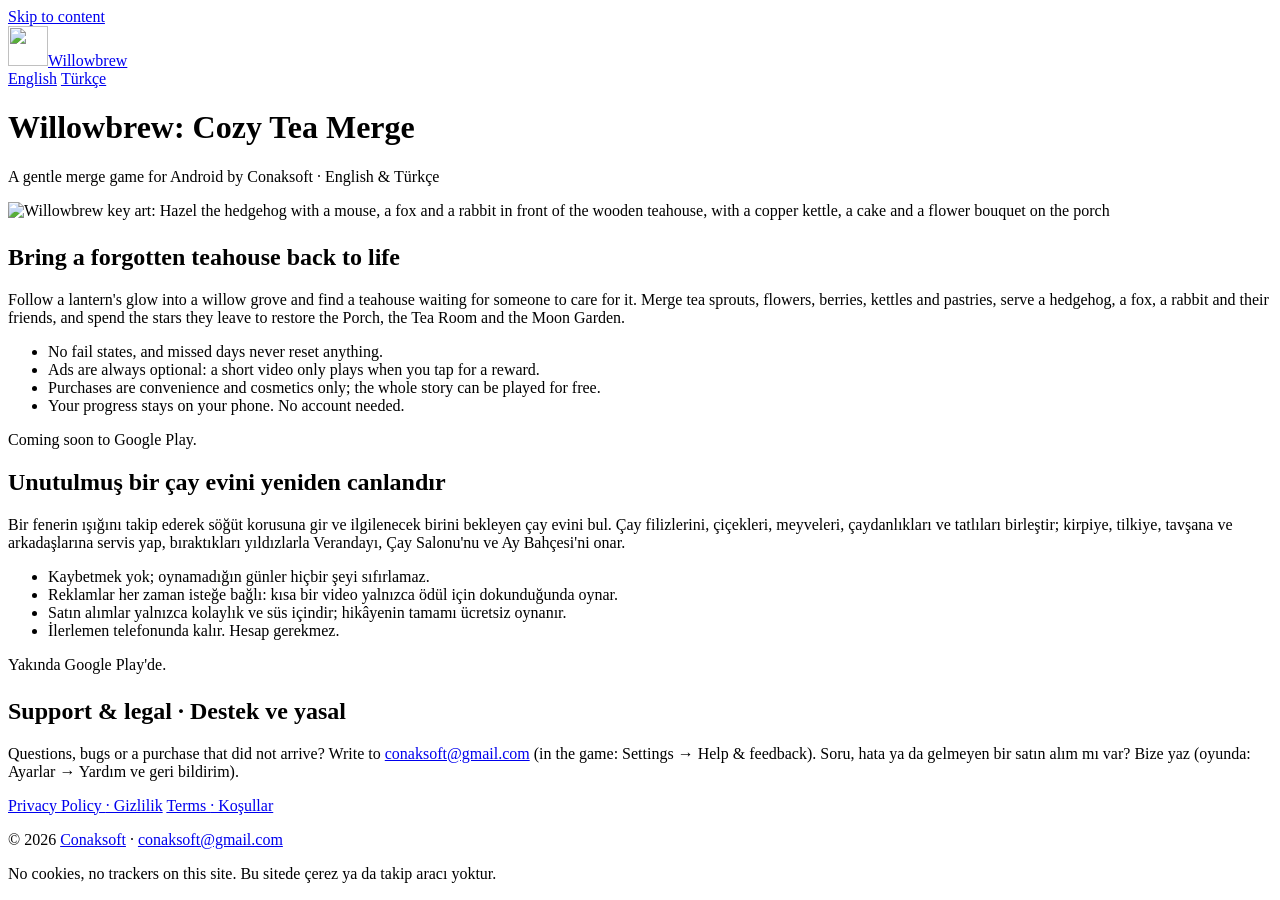
==== index.html @ 7025cb2d "feat: publish Willowbrew privacy policy, terms and game page Co-Authored-By: Claude Opus 5.5 <norepl" ====
<!doctype html>
<html lang="en">
<head>
<meta charset="utf-8">
<meta name="viewport" content="width=device-width, initial-scale=1">
<title>Willowbrew: Cozy Tea Merge</title>
<meta name="description" content="Willowbrew: Cozy Tea Merge by Conaksoft. Merge tea, flowers and treats, serve forest friends and restore a cozy teahouse.">
<meta name="color-scheme" content="light dark">
<meta name="referrer" content="no-referrer">
<link rel="icon" type="image/png" href="/willowbrew-privacy/assets/icon-192.png">
<link rel="apple-touch-icon" href="/willowbrew-privacy/assets/apple-touch-icon.png">
<link rel="stylesheet" href="/willowbrew-privacy/assets/site.css">
</head>
<body>
<a class="skip" href="#main">Skip to content</a>
<header class="site-header">
  <a class="brand" href="/willowbrew-privacy/"><img src="/willowbrew-privacy/assets/icon-192.png" alt="" width="40" height="40"><span>Willowbrew</span></a>
  <nav aria-label="Language / Dil" class="lang-nav">
    <a href="#en" hreflang="en" lang="en">English</a>
    <a href="#tr" hreflang="tr" lang="tr">Türkçe</a>
  </nav>
</header>
<main id="main">
  <h1>Willowbrew: Cozy Tea Merge</h1>
  <p class="meta">A gentle merge game for Android by Conaksoft · English &amp; Türkçe</p>
  <img class="feature-img" src="/willowbrew-privacy/assets/willowbrew-feature.jpg" width="1024" height="500"
    alt="Willowbrew key art: Hazel the hedgehog with a mouse, a fox and a rabbit in front of the wooden teahouse, with a copper kettle, a cake and a flower bouquet on the porch">

  <div class="grid two" style="margin-top:24px">
    <section id="en" lang="en" class="card">
      <h2>Bring a forgotten teahouse back to life</h2>
      <p>Follow a lantern's glow into a willow grove and find a teahouse waiting for someone to
        care for it. Merge tea sprouts, flowers, berries, kettles and pastries, serve a hedgehog,
        a fox, a rabbit and their friends, and spend the stars they leave to restore the Porch,
        the Tea Room and the Moon Garden.</p>
      <ul>
        <li>No fail states, and missed days never reset anything.</li>
        <li>Ads are always optional: a short video only plays when you tap for a reward.</li>
        <li>Purchases are convenience and cosmetics only; the whole story can be played for free.</li>
        <li>Your progress stays on your phone. No account needed.</li>
      </ul>
      <p class="soon">Coming soon to Google Play.</p>
      <!-- Google Play badge/link: add after the listing is public, e.g.
      <p><a class="btn" href="https://play.google.com/store/apps/details?id=com.conaksoft.willowbrew">Get it on Google Play</a></p>
      -->
    </section>

    <section id="tr" lang="tr" class="card">
      <h2>Unutulmuş bir çay evini yeniden canlandır</h2>
      <p>Bir fenerin ışığını takip ederek söğüt korusuna gir ve ilgilenecek birini bekleyen çay
        evini bul. Çay filizlerini, çiçekleri, meyveleri, çaydanlıkları ve tatlıları birleştir;
        kirpiye, tilkiye, tavşana ve arkadaşlarına servis yap, bıraktıkları yıldızlarla Verandayı,
        Çay Salonu'nu ve Ay Bahçesi'ni onar.</p>
      <ul>
        <li>Kaybetmek yok; oynamadığın günler hiçbir şeyi sıfırlamaz.</li>
        <li>Reklamlar her zaman isteğe bağlı: kısa bir video yalnızca ödül için dokunduğunda oynar.</li>
        <li>Satın alımlar yalnızca kolaylık ve süs içindir; hikâyenin tamamı ücretsiz oynanır.</li>
        <li>İlerlemen telefonunda kalır. Hesap gerekmez.</li>
      </ul>
      <p class="soon">Yakında Google Play'de.</p>
    </section>
  </div>

  <section class="card" style="margin-top:24px" aria-labelledby="support-h">
    <h2 id="support-h">Support &amp; legal <span lang="tr">· Destek ve yasal</span></h2>
    <p>Questions, bugs or a purchase that did not arrive? Write to
      <a href="mailto:conaksoft@gmail.com?subject=Willowbrew">conaksoft@gmail.com</a>
      (in the game: Settings → Help &amp; feedback).
      <span lang="tr">Soru, hata ya da gelmeyen bir satın alım mı var? Bize yaz (oyunda: Ayarlar → Yardım ve geri bildirim).</span></p>
    <div class="actions">
      <a class="btn" href="/willowbrew-privacy/privacy/">Privacy Policy <span lang="tr">· Gizlilik</span></a>
      <a class="btn secondary" href="/willowbrew-privacy/terms/">Terms <span lang="tr">· Koşullar</span></a>
    </div>
  </section>
</main>
<footer class="site-footer">
  <p>© 2026 <a href="/willowbrew-privacy/">Conaksoft</a> · <a href="mailto:conaksoft@gmail.com">conaksoft@gmail.com</a></p>
  <p>No cookies, no trackers on this site. <span lang="tr">Bu sitede çerez ya da takip aracı yoktur.</span></p>
</footer>
</body>
</html>
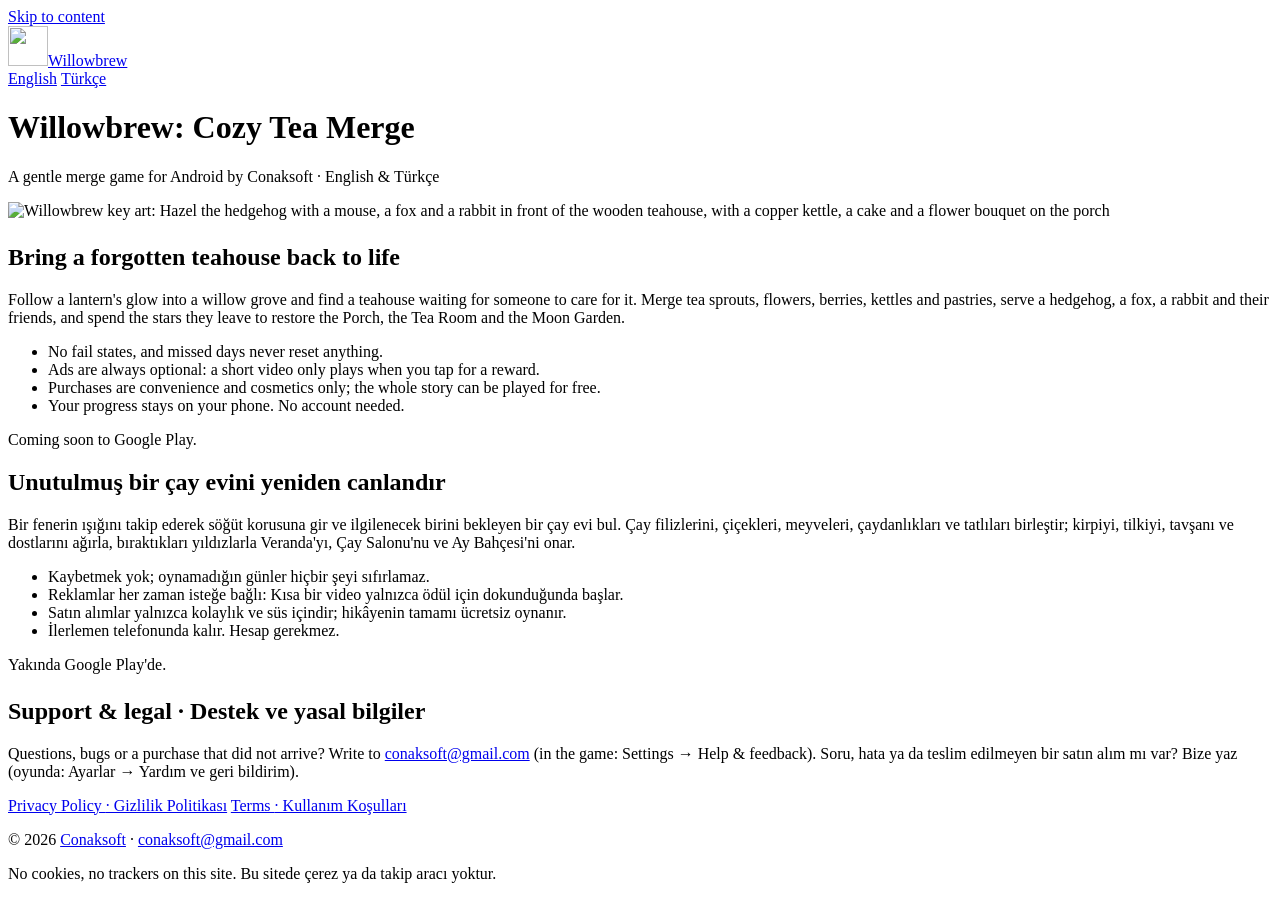
==== commit 6796b289: "chore: update legal pages after localization audit Co-Authored-By: Claude Opus 5.5 <noreply@anthropi" ====
--- a/index.html
+++ b/index.html
@@ -47,13 +47,13 @@
 
     <section id="tr" lang="tr" class="card">
       <h2>Unutulmuş bir çay evini yeniden canlandır</h2>
-      <p>Bir fenerin ışığını takip ederek söğüt korusuna gir ve ilgilenecek birini bekleyen çay
-        evini bul. Çay filizlerini, çiçekleri, meyveleri, çaydanlıkları ve tatlıları birleştir;
-        kirpiye, tilkiye, tavşana ve arkadaşlarına servis yap, bıraktıkları yıldızlarla Verandayı,
+      <p>Bir fenerin ışığını takip ederek söğüt korusuna gir ve ilgilenecek birini bekleyen bir
+        çay evi bul. Çay filizlerini, çiçekleri, meyveleri, çaydanlıkları ve tatlıları birleştir;
+        kirpiyi, tilkiyi, tavşanı ve dostlarını ağırla, bıraktıkları yıldızlarla Veranda'yı,
         Çay Salonu'nu ve Ay Bahçesi'ni onar.</p>
       <ul>
         <li>Kaybetmek yok; oynamadığın günler hiçbir şeyi sıfırlamaz.</li>
-        <li>Reklamlar her zaman isteğe bağlı: kısa bir video yalnızca ödül için dokunduğunda oynar.</li>
+        <li>Reklamlar her zaman isteğe bağlı: Kısa bir video yalnızca ödül için dokunduğunda başlar.</li>
         <li>Satın alımlar yalnızca kolaylık ve süs içindir; hikâyenin tamamı ücretsiz oynanır.</li>
         <li>İlerlemen telefonunda kalır. Hesap gerekmez.</li>
       </ul>
@@ -62,14 +62,14 @@
   </div>
 
   <section class="card" style="margin-top:24px" aria-labelledby="support-h">
-    <h2 id="support-h">Support &amp; legal <span lang="tr">· Destek ve yasal</span></h2>
+    <h2 id="support-h">Support &amp; legal <span lang="tr">· Destek ve yasal bilgiler</span></h2>
     <p>Questions, bugs or a purchase that did not arrive? Write to
       <a href="mailto:conaksoft@gmail.com?subject=Willowbrew">conaksoft@gmail.com</a>
       (in the game: Settings → Help &amp; feedback).
-      <span lang="tr">Soru, hata ya da gelmeyen bir satın alım mı var? Bize yaz (oyunda: Ayarlar → Yardım ve geri bildirim).</span></p>
+      <span lang="tr">Soru, hata ya da teslim edilmeyen bir satın alım mı var? Bize yaz (oyunda: Ayarlar → Yardım ve geri bildirim).</span></p>
     <div class="actions">
-      <a class="btn" href="/willowbrew-privacy/privacy/">Privacy Policy <span lang="tr">· Gizlilik</span></a>
-      <a class="btn secondary" href="/willowbrew-privacy/terms/">Terms <span lang="tr">· Koşullar</span></a>
+      <a class="btn" href="/willowbrew-privacy/privacy/">Privacy Policy <span lang="tr">· Gizlilik Politikası</span></a>
+      <a class="btn secondary" href="/willowbrew-privacy/terms/">Terms <span lang="tr">· Kullanım Koşulları</span></a>
     </div>
   </section>
 </main>
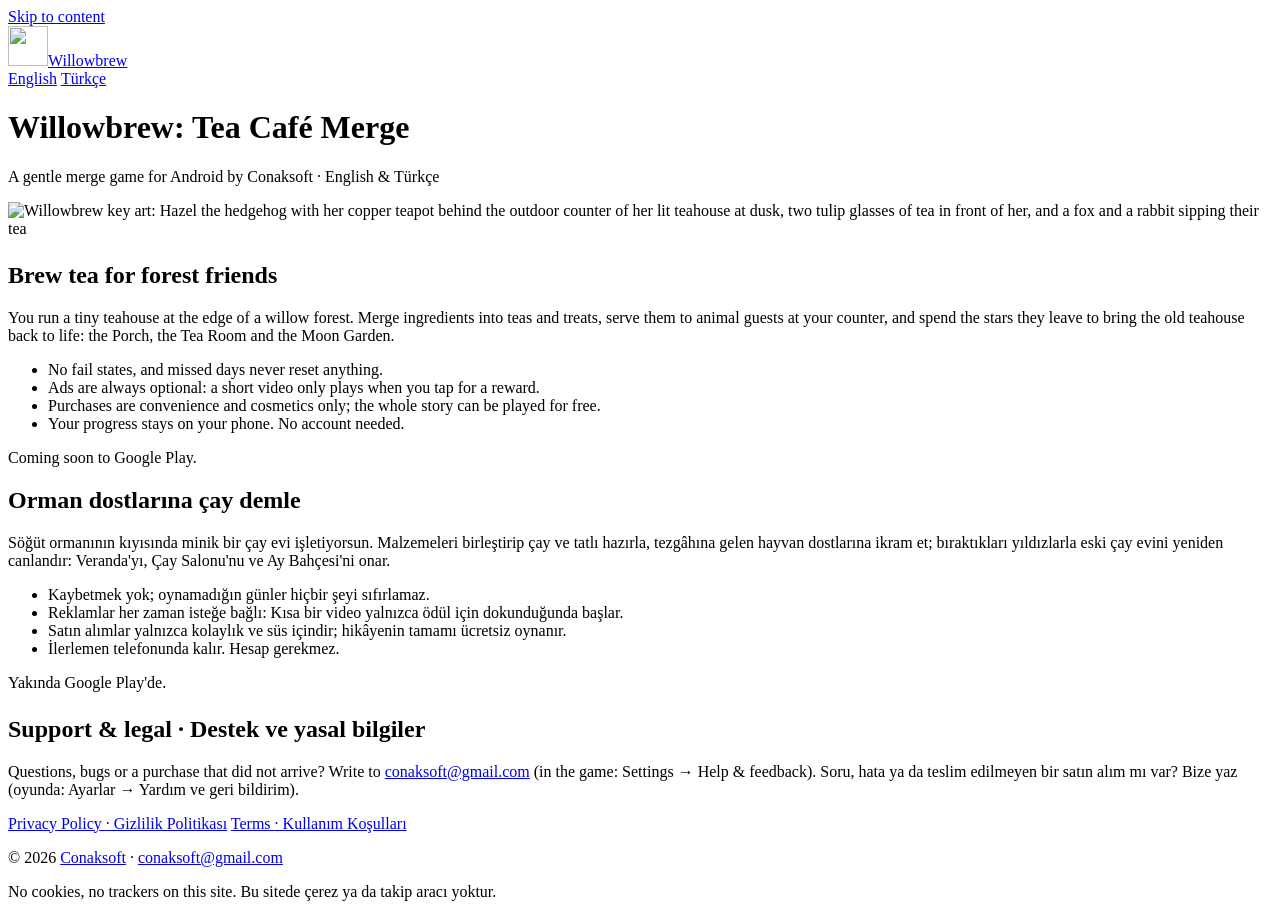
==== commit 5187ddaa: "chore: publish legal pages for the current build (notifications, Lantern Glow, permissions) Co-Autho" ====
--- a/index.html
+++ b/index.html
@@ -3,8 +3,8 @@
 <head>
 <meta charset="utf-8">
 <meta name="viewport" content="width=device-width, initial-scale=1">
-<title>Willowbrew: Cozy Tea Merge</title>
-<meta name="description" content="Willowbrew: Cozy Tea Merge by Conaksoft. Merge tea, flowers and treats, serve forest friends and restore a cozy teahouse.">
+<title>Willowbrew: Tea Café Merge</title>
+<meta name="description" content="Willowbrew: Tea Café Merge by Conaksoft. Run a tiny teahouse at the edge of a willow forest: merge ingredients into teas and treats, serve animal guests at your counter and bring the old teahouse back to life.">
 <meta name="color-scheme" content="light dark">
 <meta name="referrer" content="no-referrer">
 <link rel="icon" type="image/png" href="/willowbrew-privacy/assets/icon-192.png">
@@ -21,18 +21,17 @@
   </nav>
 </header>
 <main id="main">
-  <h1>Willowbrew: Cozy Tea Merge</h1>
+  <h1>Willowbrew: Tea Café Merge</h1>
   <p class="meta">A gentle merge game for Android by Conaksoft · English &amp; Türkçe</p>
   <img class="feature-img" src="/willowbrew-privacy/assets/willowbrew-feature.jpg" width="1024" height="500"
-    alt="Willowbrew key art: Hazel the hedgehog with a mouse, a fox and a rabbit in front of the wooden teahouse, with a copper kettle, a cake and a flower bouquet on the porch">
+    alt="Willowbrew key art: Hazel the hedgehog with her copper teapot behind the outdoor counter of her lit teahouse at dusk, two tulip glasses of tea in front of her, and a fox and a rabbit sipping their tea">
 
   <div class="grid two" style="margin-top:24px">
     <section id="en" lang="en" class="card">
-      <h2>Bring a forgotten teahouse back to life</h2>
-      <p>Follow a lantern's glow into a willow grove and find a teahouse waiting for someone to
-        care for it. Merge tea sprouts, flowers, berries, kettles and pastries, serve a hedgehog,
-        a fox, a rabbit and their friends, and spend the stars they leave to restore the Porch,
-        the Tea Room and the Moon Garden.</p>
+      <h2>Brew tea for forest friends</h2>
+      <p>You run a tiny teahouse at the edge of a willow forest. Merge ingredients into teas and
+        treats, serve them to animal guests at your counter, and spend the stars they leave to
+        bring the old teahouse back to life: the Porch, the Tea Room and the Moon Garden.</p>
       <ul>
         <li>No fail states, and missed days never reset anything.</li>
         <li>Ads are always optional: a short video only plays when you tap for a reward.</li>
@@ -46,11 +45,10 @@
     </section>
 
     <section id="tr" lang="tr" class="card">
-      <h2>Unutulmuş bir çay evini yeniden canlandır</h2>
-      <p>Bir fenerin ışığını takip ederek söğüt korusuna gir ve ilgilenecek birini bekleyen bir
-        çay evi bul. Çay filizlerini, çiçekleri, meyveleri, çaydanlıkları ve tatlıları birleştir;
-        kirpiyi, tilkiyi, tavşanı ve dostlarını ağırla, bıraktıkları yıldızlarla Veranda'yı,
-        Çay Salonu'nu ve Ay Bahçesi'ni onar.</p>
+      <h2>Orman dostlarına çay demle</h2>
+      <p>Söğüt ormanının kıyısında minik bir çay evi işletiyorsun. Malzemeleri birleştirip çay ve
+        tatlı hazırla, tezgâhına gelen hayvan dostlarına ikram et; bıraktıkları yıldızlarla eski
+        çay evini yeniden canlandır: Veranda'yı, Çay Salonu'nu ve Ay Bahçesi'ni onar.</p>
       <ul>
         <li>Kaybetmek yok; oynamadığın günler hiçbir şeyi sıfırlamaz.</li>
         <li>Reklamlar her zaman isteğe bağlı: Kısa bir video yalnızca ödül için dokunduğunda başlar.</li>
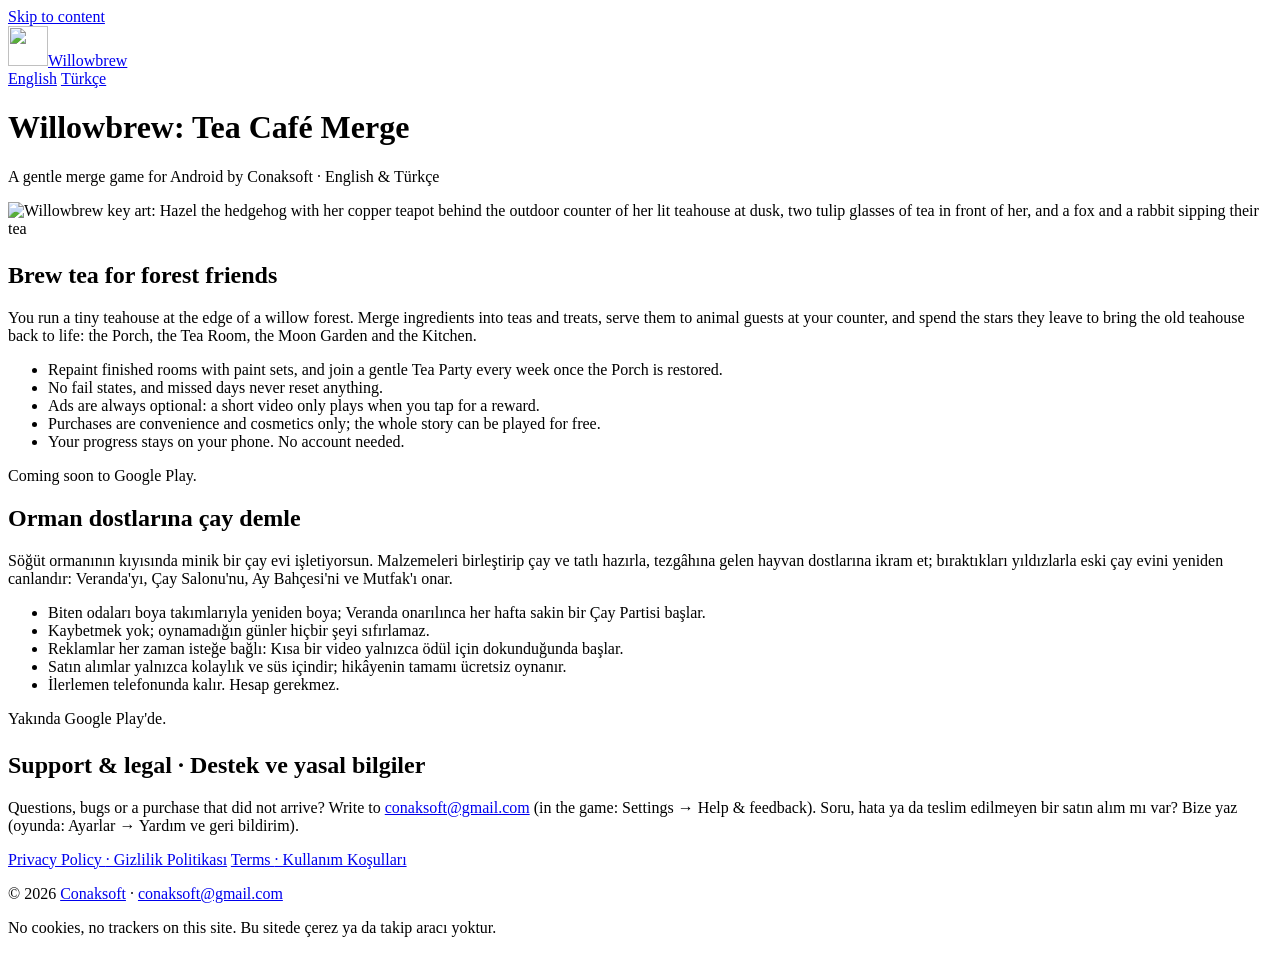
==== commit 958bbe6b: "chore: publish legal pages for the current build (Terms v1.1 token rule, 4 areas) Co-Authored-By: Cl" ====
--- a/index.html
+++ b/index.html
@@ -31,8 +31,9 @@
       <h2>Brew tea for forest friends</h2>
       <p>You run a tiny teahouse at the edge of a willow forest. Merge ingredients into teas and
         treats, serve them to animal guests at your counter, and spend the stars they leave to
-        bring the old teahouse back to life: the Porch, the Tea Room and the Moon Garden.</p>
+        bring the old teahouse back to life: the Porch, the Tea Room, the Moon Garden and the Kitchen.</p>
       <ul>
+        <li>Repaint finished rooms with paint sets, and join a gentle Tea Party every week once the Porch is restored.</li>
         <li>No fail states, and missed days never reset anything.</li>
         <li>Ads are always optional: a short video only plays when you tap for a reward.</li>
         <li>Purchases are convenience and cosmetics only; the whole story can be played for free.</li>
@@ -48,8 +49,9 @@
       <h2>Orman dostlarına çay demle</h2>
       <p>Söğüt ormanının kıyısında minik bir çay evi işletiyorsun. Malzemeleri birleştirip çay ve
         tatlı hazırla, tezgâhına gelen hayvan dostlarına ikram et; bıraktıkları yıldızlarla eski
-        çay evini yeniden canlandır: Veranda'yı, Çay Salonu'nu ve Ay Bahçesi'ni onar.</p>
+        çay evini yeniden canlandır: Veranda'yı, Çay Salonu'nu, Ay Bahçesi'ni ve Mutfak'ı onar.</p>
       <ul>
+        <li>Biten odaları boya takımlarıyla yeniden boya; Veranda onarılınca her hafta sakin bir Çay Partisi başlar.</li>
         <li>Kaybetmek yok; oynamadığın günler hiçbir şeyi sıfırlamaz.</li>
         <li>Reklamlar her zaman isteğe bağlı: Kısa bir video yalnızca ödül için dokunduğunda başlar.</li>
         <li>Satın alımlar yalnızca kolaylık ve süs içindir; hikâyenin tamamı ücretsiz oynanır.</li>
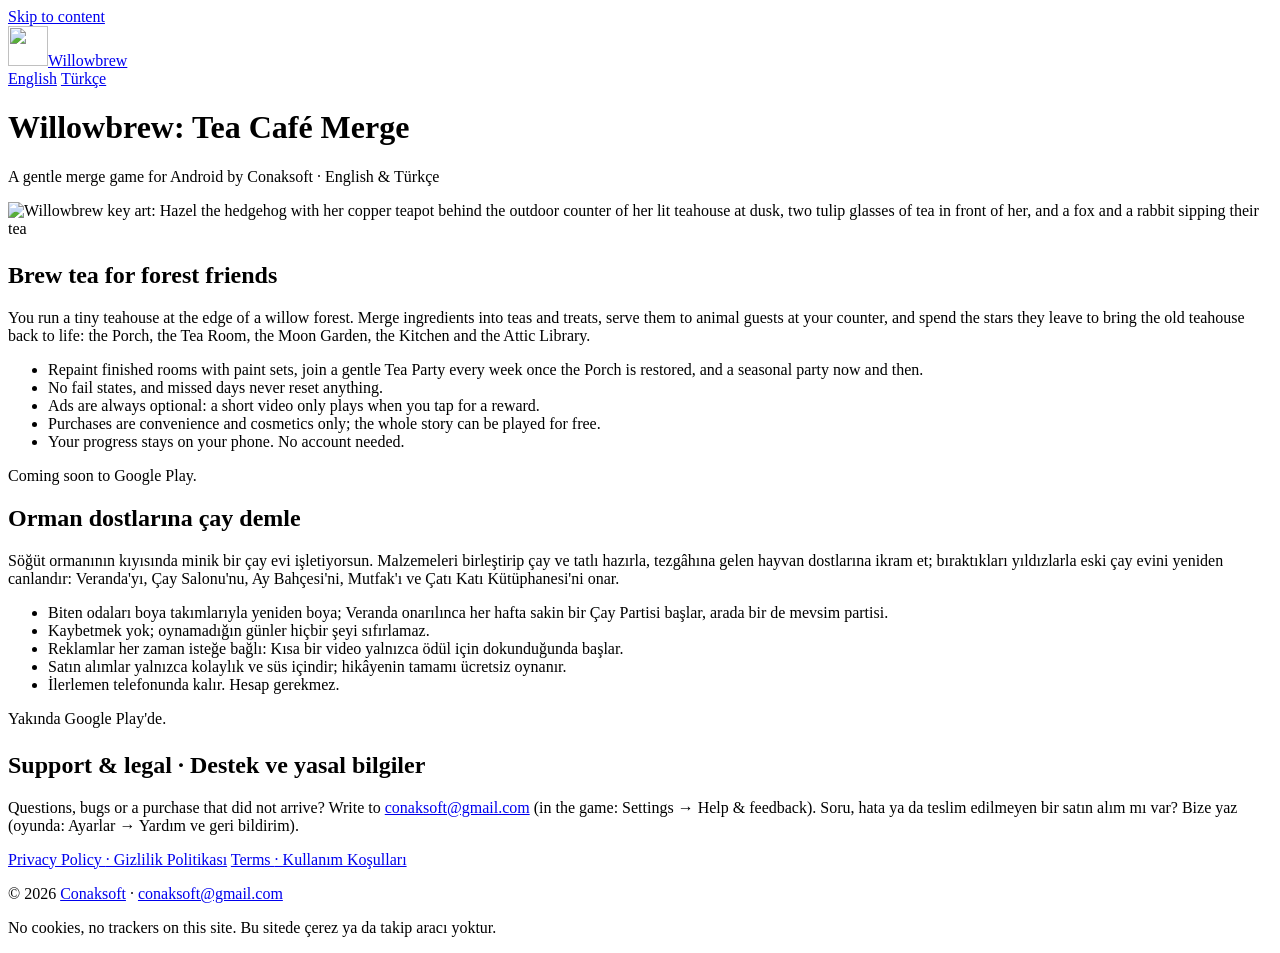
==== commit db9b64c4: "Publish Terms 1.3, Privacy 1.2 and five-area index from Willowbrew main 2a98e89 Co-Authored-By: Clau" ====
--- a/index.html
+++ b/index.html
@@ -31,9 +31,9 @@
       <h2>Brew tea for forest friends</h2>
       <p>You run a tiny teahouse at the edge of a willow forest. Merge ingredients into teas and
         treats, serve them to animal guests at your counter, and spend the stars they leave to
-        bring the old teahouse back to life: the Porch, the Tea Room, the Moon Garden and the Kitchen.</p>
+        bring the old teahouse back to life: the Porch, the Tea Room, the Moon Garden, the Kitchen and the Attic Library.</p>
       <ul>
-        <li>Repaint finished rooms with paint sets, and join a gentle Tea Party every week once the Porch is restored.</li>
+        <li>Repaint finished rooms with paint sets, join a gentle Tea Party every week once the Porch is restored, and a seasonal party now and then.</li>
         <li>No fail states, and missed days never reset anything.</li>
         <li>Ads are always optional: a short video only plays when you tap for a reward.</li>
         <li>Purchases are convenience and cosmetics only; the whole story can be played for free.</li>
@@ -49,9 +49,9 @@
       <h2>Orman dostlarına çay demle</h2>
       <p>Söğüt ormanının kıyısında minik bir çay evi işletiyorsun. Malzemeleri birleştirip çay ve
         tatlı hazırla, tezgâhına gelen hayvan dostlarına ikram et; bıraktıkları yıldızlarla eski
-        çay evini yeniden canlandır: Veranda'yı, Çay Salonu'nu, Ay Bahçesi'ni ve Mutfak'ı onar.</p>
+        çay evini yeniden canlandır: Veranda'yı, Çay Salonu'nu, Ay Bahçesi'ni, Mutfak'ı ve Çatı Katı Kütüphanesi'ni onar.</p>
       <ul>
-        <li>Biten odaları boya takımlarıyla yeniden boya; Veranda onarılınca her hafta sakin bir Çay Partisi başlar.</li>
+        <li>Biten odaları boya takımlarıyla yeniden boya; Veranda onarılınca her hafta sakin bir Çay Partisi başlar, arada bir de mevsim partisi.</li>
         <li>Kaybetmek yok; oynamadığın günler hiçbir şeyi sıfırlamaz.</li>
         <li>Reklamlar her zaman isteğe bağlı: Kısa bir video yalnızca ödül için dokunduğunda başlar.</li>
         <li>Satın alımlar yalnızca kolaylık ve süs içindir; hikâyenin tamamı ücretsiz oynanır.</li>
